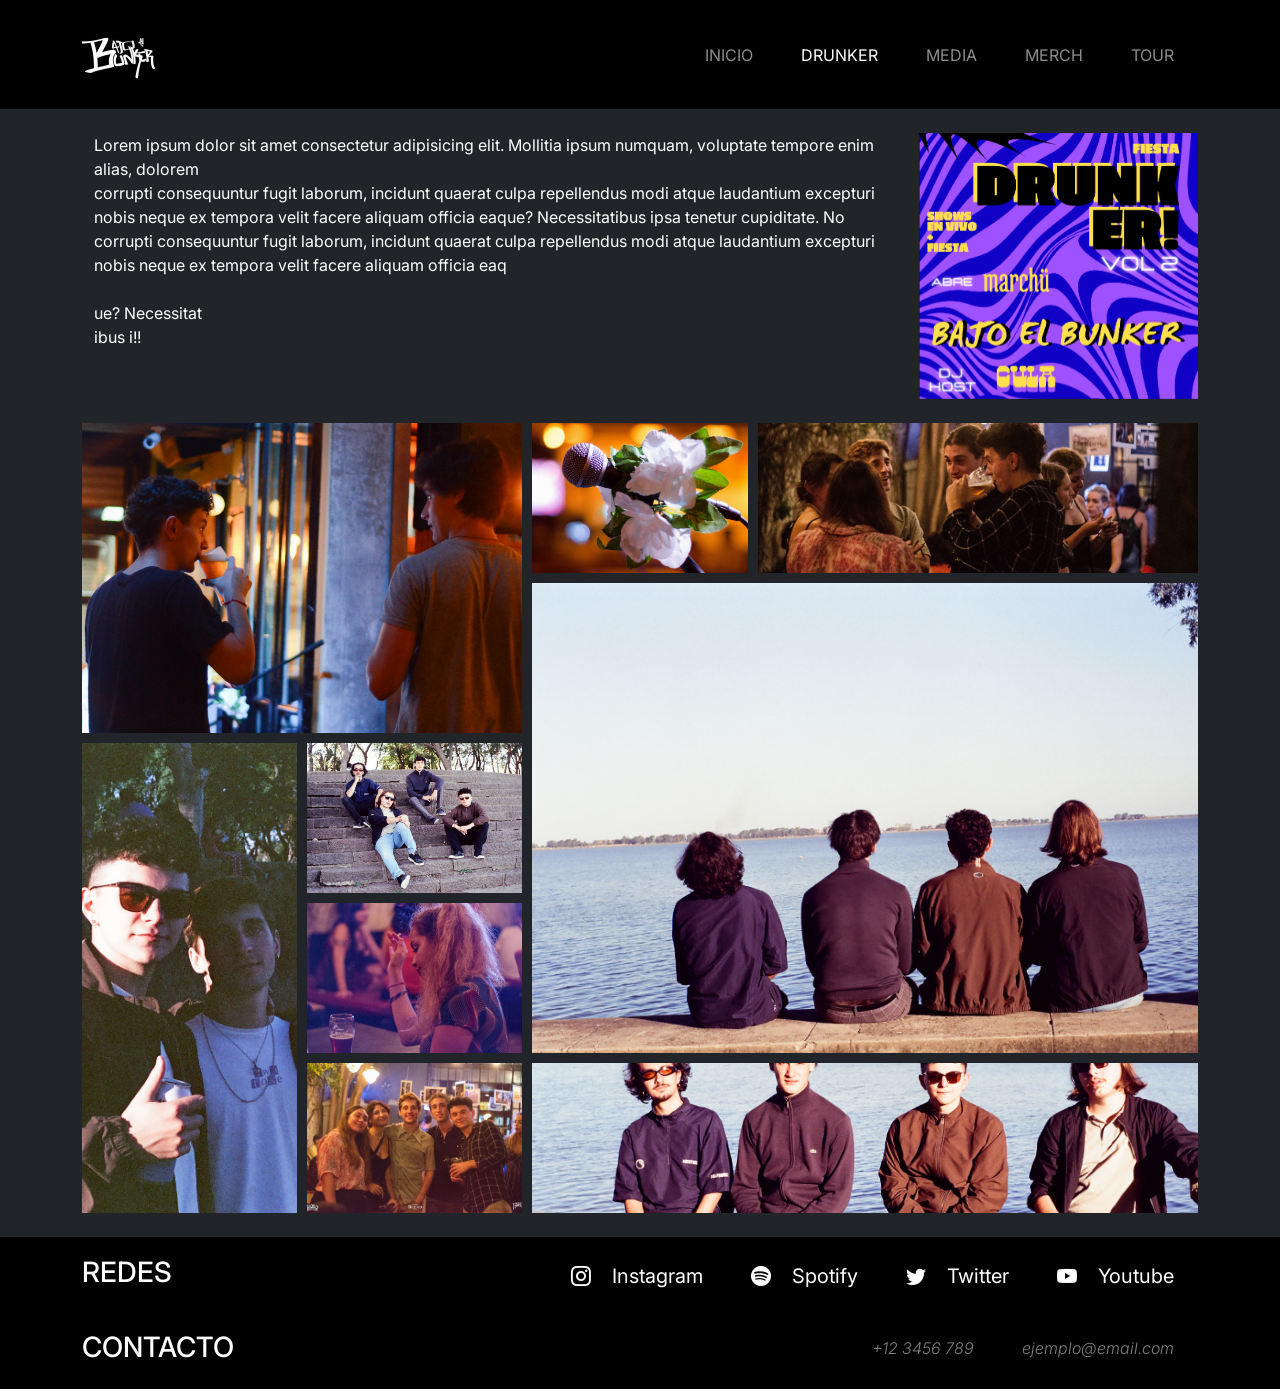
==== pages/drunker.html @ 454382ee "Merge branch 'main' of https://github.com/TobiasRossi/Bajo-El-Bunker-Web-Page" ====
<!DOCTYPE html>
<html lang="en">
<head>
    <meta charset="UTF-8">
    <meta http-equiv="X-UA-Compatible" content="IE=edge">
    <meta name="viewport" content="width=device-width, initial-scale=1.0">
    <link href="https://cdn.jsdelivr.net/npm/bootstrap@5.2.1/dist/css/bootstrap.min.css" rel="stylesheet" integrity="sha384-iYQeCzEYFbKjA/T2uDLTpkwGzCiq6soy8tYaI1GyVh/UjpbCx/TYkiZhlZB6+fzT" crossorigin="anonymous">
    <link rel="stylesheet" href="https://cdn.jsdelivr.net/npm/bootstrap-icons@1.9.1/font/bootstrap-icons.css">    <link rel="preconnect" href="https://fonts.googleapis.com">
    <link rel="preconnect" href="https://fonts.gstatic.com" crossorigin>
    <link href="https://fonts.googleapis.com/css2?family=Inter:wght@100;300;500;700;900&display=swap" rel="stylesheet">
    <link rel="stylesheet" href="../css/styles.css">
    <link rel="icon" href="../assets/all/bajo_el_bunker.jpg">
    <title>Bajo el Bunker | Drunker</title>
</head>

<body>
    <header class="navbar navbar-expand-lg navbar-dark bg-black d-flex justify-content-center">
        <div class="container m-0 d-flex justify-content-between m-1">
            <a class="navbar-brand d-flex" href="#">
                <img class="header__logo w-50" src="../assets/all/bajo_el_bunker.jpg" alt="">
            </a>
            <button class="fs-1 text-white navbar-toggler border border-0" type="button" data-bs-toggle="collapse" data-bs-target="#navbarNav" aria-controls="navbarNav" aria-expanded="false" aria-label="Toggle navigation">
                <i class="bi bi-list"></i>
            </button>
            <nav class="collapse navbar-collapse d-lg-flex justify-content-end" id="navbarNav">
                <ul class="navbar-nav">
                    <li class="nav-item mx-3">
                        <a class="nav-link" href="../index.html">INICIO</a>
                    </li>
                    <li class="nav-item mx-3">
                        <a class="nav-link active" aria-current="page" href="./drunker.html">DRUNKER</a>
                    </li>
                    <li class="nav-item mx-3">
                        <a class="nav-link"  href="./media.html">MEDIA</a>
                    </li>
                    <li class="nav-item mx-3">
                        <a target="_blank" class="nav-link" href="https://totoorossiprueba.mitiendanube.com/">MERCH</a>
                    </li>
                    <li class="nav-item mx-3">
                        <a class="nav-link" href="./tour.html">TOUR</a>
                    </li>
                </ul>
            </nav>
        </div>
    </header>
    
    <main>
        <section class="container-fluid bg-dark py-4">
            <article class="container infodrunker mb-4">
                <p class="container text-white fs-6 infodrunker__text">
                    Lorem ipsum dolor sit amet consectetur adipisicing elit. Mollitia ipsum numquam, voluptate tempore enim alias, dolorem
                    <span class="d-none d-md-block">corrupti consequuntur fugit laborum, incidunt quaerat culpa repellendus modi atque laudantium excepturi nobis neque ex tempora velit facere aliquam officia eaque? Necessitatibus ipsa tenetur cupiditate. No</span>
                    corrupti consequuntur fugit laborum, incidunt quaerat culpa repellendus modi atque laudantium excepturi nobis neque ex tempora velit facere aliquam officia eaq 
                    <br>
                    <br>
                    ue? Necessitat
                    <br>
                    ibus i!!
                </p>
                <div id="carouselExampleSlidesOnly" class="carousel slide infodrunker__carousel" data-bs-ride="carousel">
                    <div class="carousel-inner carousel__interno">
                        <div class="carousel-item active interno__uno">
                            <img src="../assets/drunker/img/drunker1.png" class="d-block w-100 uno__img" alt="...">
                        </div>
                        <div class="carousel-item interno__dos">
                            <img src="../assets/drunker/img/drunker2.png" class="d-block w-100 dos__img" alt="...">
                        </div>
                    </div>
                </div>
            </article>
            <article class="gallery container mt-4">
                <div class="gallery__div gallery__div-1">
                    <img class="gallery__img" src="../assets/drunker/img/1.jpg" alt="">
                </div>
                <div class="gallery__div gallery__div-2">
                    <img class="gallery__img" src="../assets/drunker/img/2.jpg" alt="">
                </div>
                <div class="gallery__div gallery__div-3">
                    <img class="gallery__img" src="../assets/drunker/img/3.jpg" alt="">
                </div>
                <div class="gallery__div gallery__div-4">
                    <img class="gallery__img" src="../assets/drunker/img/4.jpg" alt="">
                </div>
                <div class="gallery__div gallery__div-5">
                    <img class="gallery__img" src="../assets/drunker/img/5.jpg" alt="">
                </div>
                <div class="gallery__div gallery__div-6">
                    <img class="gallery__img" src="../assets/drunker/img/6.jpg" alt="">
                </div>
                <div class="gallery__div gallery__div-7">
                    <img class="gallery__img" src="../assets/drunker/img/7.jpg" alt="">
                </div>
                <div class="gallery__div gallery__div-8">
                    <img class="gallery__img" src="../assets/drunker/img/8.jpg" alt="">
                </div>
                <div class="gallery__div gallery__div-9">
                    <img class="gallery__img" src="../assets/drunker/img/9.jpg" alt="">
                </div>
            </article>
        </section>
    </main>
    
    <footer class="container-fluid bg-black">
        <div class="container">
            <div class="row">
                <div class="my-3 d-flex d-md-none justify-content-center">
                    <img class="w-25" src="../assets/all/bajo_el_bunker.jpg" alt="">
                </div>
                <article class="my-3 d-flex flex-column align-items-center text-white flex-lg-row justify-content-lg-between">
                    <h3 class="w-25 d-flex justify-content-center justify-content-lg-start">REDES</h3>
                    <div class="fs-5 d-md-flex">
                        <a target="_blank" class="text-decoration-none text-white" href="https://www.instagram.com/bajoelbunker/"><div class="my-2 mx-3">
                            <i class="mx-2 bi bi-instagram"></i>
                            <span class="mx-2">Instagram</span>
                        </div></a>
                        <a target="_blank" class="text-decoration-none text-white" href="https://open.spotify.com/artist/1XRjjF7TDeOC0SRdkRRB3B"><div class="my-2 mx-3">
                            <i class="mx-2 bi bi-spotify"></i>
                            <span class="mx-2">Spotify</span>
                        </div></a>
                        <a target="_blank" class="text-decoration-none text-white" href=""><div class="my-2 mx-3">
                            <i class="mx-2 bi bi-twitter"></i>
                            <span class="mx-2">Twitter</span>
                        </div></a>
                        <a target="_blank" class="text-decoration-none text-white" href="https://www.youtube.com/channel/UCPK1firF6YcuBp2Lq1cR4aA"><div class="my-2 mx-3">
                            <i class="mx-2 bi bi-youtube"></i>
                            <span class="mx-2">Youtube</span>
                        </div></a>
                    </div>
                </article>
                <article class="my-3 d-flex flex-column align-items-center text-white flex-lg-row justify-content-between">
                    <h3 class="w-25 d-flex justify-content-center justify-content-lg-start">CONTACTO</h3>
                    <div class="d-flex text-white-50 fst-italic">
                        <h5 class="text-decoration-none fs-6 fw-light mx-1 mx-md-4">+12 3456 789</h5>
                        <h5 class="fs-6 fw-light mx-1 mx-md-4">ejemplo@email.com</h5>
                    </div>
                </article>
            </div>
        </div>
    </footer>
    <script src="https://cdn.jsdelivr.net/npm/bootstrap@5.2.1/dist/js/bootstrap.bundle.min.js" integrity="sha384-u1OknCvxWvY5kfmNBILK2hRnQC3Pr17a+RTT6rIHI7NnikvbZlHgTPOOmMi466C8" crossorigin="anonymous"></script>
</body>
</html>
---- css/styles.css ----
body {
    margin: 0;
    padding: 0;
    box-sizing: border-box;
    font-family: 'Inter', sans-serif;
}

/* HEADER */

.navbar-toggler:focus,
.navbar-toggler:active,
.navbar-toggler-icon:focus {
    outline: none;
    box-shadow: none;
}

/* INDEX */

.hero {
    background-image: url(../assets/index/hero.jpg);
    background-position: center;
    background-repeat: no-repeat;
    background-size: cover;
    position: relative;
    min-height: 70vh;
}

.hero__members {
    transition: 0.3s;
}

.hero__members:hover {
    transform: scale(1.15);
}

@media (min-width:768px) {
    .hero {
        min-height: 80vh;
    }
}

@media (min-width:992px) {
    .hero {
    min-height: 90vh;
    }
}

/* DRUNKER */

.infodrunker {
    display: flex;
    flex-direction: column;
}

.gallery {
    display: grid;
    grid-template-columns: repeat(3, 1fr);
    grid-auto-rows: 150px;
    grid-gap: 10px;
}

.gallery__img {
    width: 100%;
    height: 100%;
    object-fit: cover;
}

.gallery__div-4 {
    grid-column-start: span 2; 
}

.gallery__div-5 {
    grid-row-start: span 2;
}

.gallery__div-9 {
    grid-column-start: span 2; 
}

@media (min-width:768px) {
    .gallery {
        grid-template-columns: repeat(4, 1fr);
    }

    .gallery__div-3 {
        grid-column-start: span 2; 
    }

    .gallery__div-4 {
        grid-column-start: span 3; 
    }

    .gallery__div-5 {
        grid-row-start: span 3;
    }

    .gallery__div-9 {
        grid-column-start: span 3; 
    }
}

@media (min-width:992px) {

    .infodrunker {
        display: grid;
        grid-template-columns: repeat(4, 1fr);
    }

    .infodrunker__text {
        grid-column-start: span 3;
    }

    .gallery {
        grid-template-columns: repeat(5, 1fr);
    }

    .gallery__div-1 {
        grid-column-start: span 2;
        grid-row-start: span 2;
    }

    .gallery__div-4 {
        grid-row-start: span 3;
    }
}
/* MEDIA */

.media__galeria {
    display: grid;
    grid-template-columns: repeat(6, 1fr);
    width: 100%;
    margin: auto;
    grid-gap: 10px;
    padding: 40px 0;
}

.media__galeria > a {
    display: block;
    position: relative;
    overflow: hidden;
    box-shadow: 0 0 6px rgba(0, 0, 0, 1);
}

.media__galeria > a:hover img {
    filter: blur(2px);
    transform: scale(1.2);
}

.media__galeria img {
    width: 100%;
    vertical-align: top;
    height: 300px;
    object-fit: cover;
    transition: scale 0.5s;
}

.light-box {
    position: fixed;
    top: 0;
    left: 0;
    background: rgba(0, 0, 0, 0.5);
    width: 100%;
    height: 100vh;
    z-index: 100;
    display: flex;
    justify-content: center;
    align-items: center;
    transform: scale(0);
    /* transition: transform .3s ease-in-out; */
}

.light-box:target {
    transform: scale(1);
}

.prev, .next {
    display: block;
    color: #fff;
    height: 50px;
    width: 50px;
    line-height: 50px;
    text-decoration: none;
    text-align: center;
}

.exit {
    display: block;
    position: absolute;
    top: 40px;
    right: 40px;
    text-decoration: none;
    text-align: center;
    line-height: 30px;
    font-weight: bold;
    color: #fff;
    background: rgb(150, 25, 25);
    width: 35px;
    height: 35px;
    border: 2px solid #fff;
    border-radius: 15%;
}

.exit:hover {
    color: #fff;
}

.light-box__img {
    max-width: 75vw;
    max-height: 75vh;
}
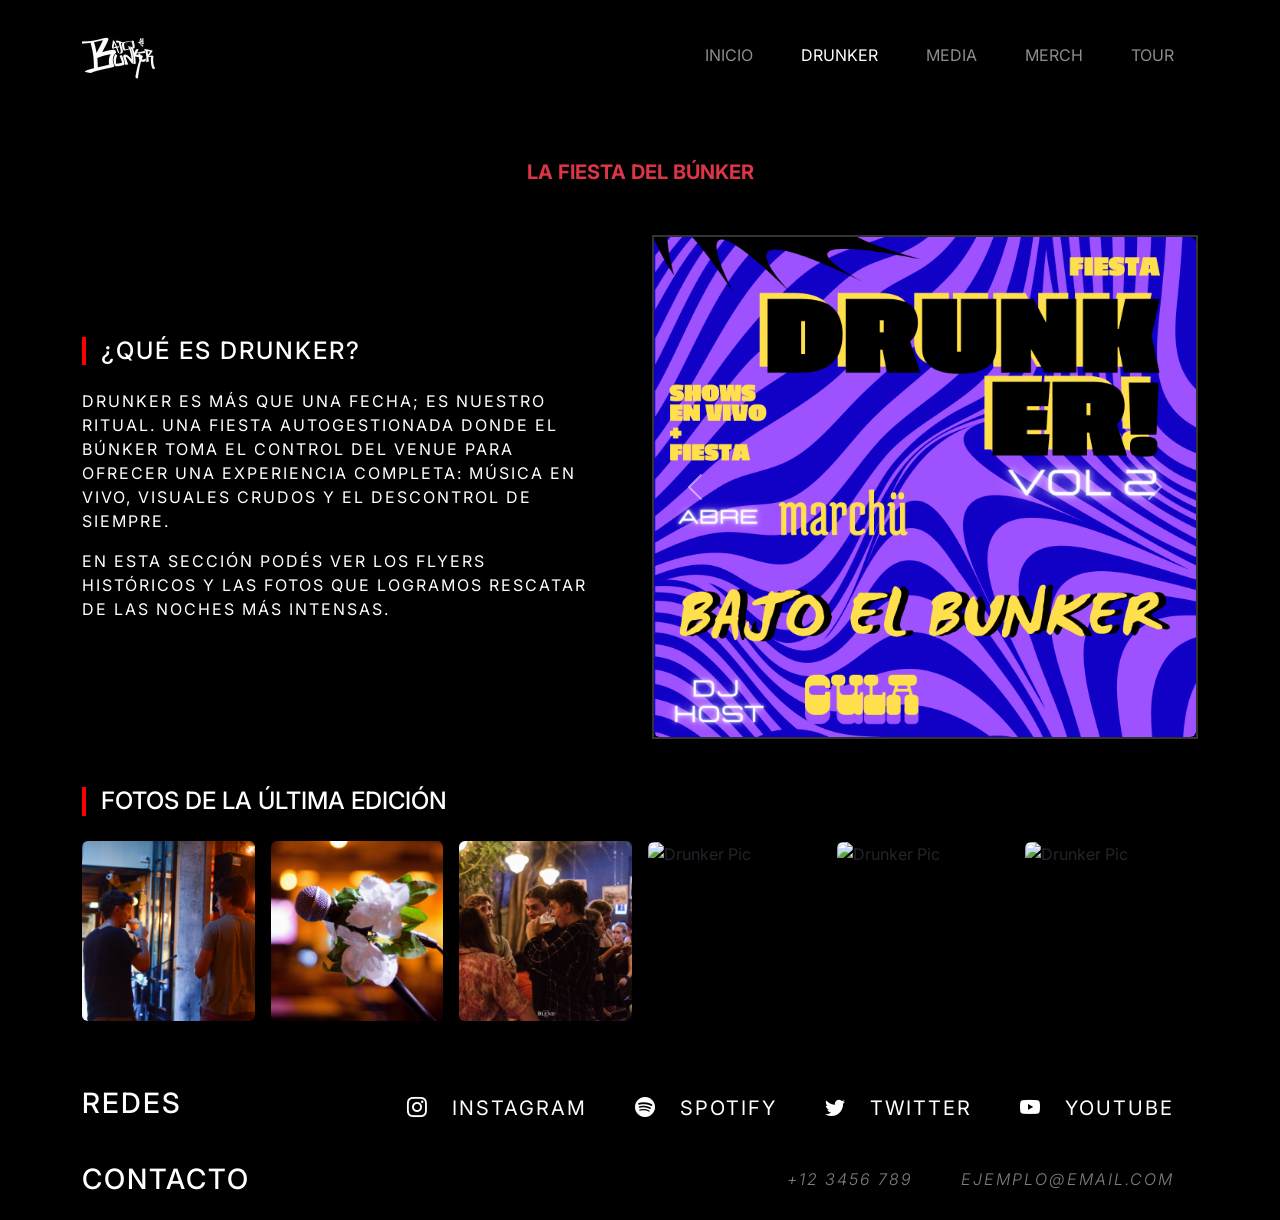
==== commit 4f1e677e: "Vuelvo a agregar todo!" ====
--- a/pages/drunker.html
+++ b/pages/drunker.html
@@ -44,61 +44,62 @@
         </div>
     </header>
     
-    <main>
-        <section class="container-fluid bg-dark py-4">
-            <article class="container infodrunker mb-4">
-                <p class="container text-white fs-6 infodrunker__text">
-                    Lorem ipsum dolor sit amet consectetur adipisicing elit. Mollitia ipsum numquam, voluptate tempore enim alias, dolorem
-                    <span class="d-none d-md-block">corrupti consequuntur fugit laborum, incidunt quaerat culpa repellendus modi atque laudantium excepturi nobis neque ex tempora velit facere aliquam officia eaque? Necessitatibus ipsa tenetur cupiditate. No</span>
-                    corrupti consequuntur fugit laborum, incidunt quaerat culpa repellendus modi atque laudantium excepturi nobis neque ex tempora velit facere aliquam officia eaq 
-                    <br>
-                    <br>
-                    ue? Necessitat
-                    <br>
-                    ibus i!!
-                </p>
-                <div id="carouselExampleSlidesOnly" class="carousel slide infodrunker__carousel" data-bs-ride="carousel">
-                    <div class="carousel-inner carousel__interno">
-                        <div class="carousel-item active interno__uno">
-                            <img src="../assets/drunker/img/drunker1.png" class="d-block w-100 uno__img" alt="...">
-                        </div>
-                        <div class="carousel-item interno__dos">
-                            <img src="../assets/drunker/img/drunker2.png" class="d-block w-100 dos__img" alt="...">
-                        </div>
+<main class="container py-5">
+    <div class="text-center mb-5">
+        <p class="lead text-danger fw-bold">LA FIESTA DEL BÚNKER</p>
+    </div>
+
+    <div class="row align-items-center mb-5">
+        <div class="col-lg-6 text-white pe-lg-5">
+            <h2 class="mb-4 media-section-title">¿Qué es Drunker?</h2>
+            <p>Drunker es más que una fecha; es nuestro ritual. Una fiesta autogestionada donde el Búnker toma el control del venue para ofrecer una experiencia completa: música en vivo, visuales crudos y el descontrol de siempre.</p>
+            <p>En esta sección podés ver los flyers históricos y las fotos que logramos rescatar de las noches más intensas.</p>
+        </div>
+
+        <div class="col-lg-6 mt-4 mt-lg-0">
+            <div id="flyerCarousel" class="carousel slide shadow-lg" data-bs-ride="carousel">
+                <div class="carousel-inner rounded">
+                    <div class="carousel-item active">
+                        <img src="../assets/drunker/img/drunker1.png" class="d-block w-100" alt="Flyer 1">
+                    </div>
+                    <div class="carousel-item">
+                        <img src="../assets/drunker/img/drunker2.png" class="d-block w-100" alt="Flyer 2">
                     </div>
                 </div>
-            </article>
-            <article class="gallery container mt-4">
-                <div class="gallery__div gallery__div-1">
-                    <img class="gallery__img" src="../assets/drunker/img/1.jpg" alt="">
-                </div>
-                <div class="gallery__div gallery__div-2">
-                    <img class="gallery__img" src="../assets/drunker/img/2.jpg" alt="">
-                </div>
-                <div class="gallery__div gallery__div-3">
-                    <img class="gallery__img" src="../assets/drunker/img/3.jpg" alt="">
-                </div>
-                <div class="gallery__div gallery__div-4">
-                    <img class="gallery__img" src="../assets/drunker/img/4.jpg" alt="">
-                </div>
-                <div class="gallery__div gallery__div-5">
-                    <img class="gallery__img" src="../assets/drunker/img/5.jpg" alt="">
-                </div>
-                <div class="gallery__div gallery__div-6">
-                    <img class="gallery__img" src="../assets/drunker/img/6.jpg" alt="">
-                </div>
-                <div class="gallery__div gallery__div-7">
-                    <img class="gallery__img" src="../assets/drunker/img/7.jpg" alt="">
-                </div>
-                <div class="gallery__div gallery__div-8">
-                    <img class="gallery__img" src="../assets/drunker/img/8.jpg" alt="">
-                </div>
-                <div class="gallery__div gallery__div-9">
-                    <img class="gallery__img" src="../assets/drunker/img/9.jpg" alt="">
-                </div>
-            </article>
-        </section>
-    </main>
+                <button class="carousel-control-prev" type="button" data-bs-target="#flyerCarousel" data-bs-slide="prev">
+                    <span class="carousel-control-prev-icon" aria-hidden="true"></span>
+                </button>
+                <button class="carousel-control-next" type="button" data-bs-target="#flyerCarousel" data-bs-slide="next">
+                    <span class="carousel-control-next-icon" aria-hidden="true"></span>
+                </button>
+            </div>
+        </div>
+    </div>
+
+    <section>
+        <h2 class="media-section-title">Fotos de la última edición</h2>
+        <div class="row g-3">
+            <div class="col-6 col-md-4 col-lg-2">
+                <img src="../assets/drunker/img/1.jpg" class="gallery-img" alt="Drunker Pic">
+            </div>
+            <div class="col-6 col-md-4 col-lg-2">
+                <img src="../assets/drunker/img/2.jpg" class="gallery-img" alt="Drunker Pic">
+            </div>
+            <div class="col-6 col-md-4 col-lg-2">
+                <img src="../assets/drunker/img/3.jpg" class="gallery-img" alt="Drunker Pic">
+            </div>
+            <div class="col-6 col-md-4 col-lg-2">
+                <img src="../assets/drunker/img/4.jpg" class="gallery-img" alt="Drunker Pic">
+            </div>
+            <div class="col-6 col-md-4 col-lg-2">
+                <img src="../assets/drunker/img/5.jpg" class="gallery-img" alt="Drunker Pic">
+            </div>
+            <div class="col-6 col-md-4 col-lg-2">
+                <img src="../assets/drunker/img/6.jpg" class="gallery-img" alt="Drunker Pic">
+            </div>
+        </div>
+    </section>
+</main>
     
     <footer class="container-fluid bg-black">
         <div class="container">
--- a/css/styles.css
+++ b/css/styles.css
@@ -33,9 +33,24 @@
     transform: scale(1.15);
 }
 
+.text-white {
+    color: #ffffff;
+    font-family: 'Inter', sans-serif; 
+    text-transform: uppercase;
+    letter-spacing: 2px;
+}
+
+iframe {
+    box-shadow: 0px 4px 15px rgba(0, 0, 0, 0.6);
+}
+
 @media (min-width:768px) {
     .hero {
         min-height: 80vh;
+    }
+
+    .spotify-section {
+        padding: 30px 0;
     }
 }
 
@@ -47,164 +62,98 @@
 
 /* DRUNKER */
 
-.infodrunker {
-    display: flex;
-    flex-direction: column;
+#flyerCarousel {
+    border: 2px solid #333;
 }
 
-.gallery {
-    display: grid;
-    grid-template-columns: repeat(3, 1fr);
-    grid-auto-rows: 150px;
-    grid-gap: 10px;
+#flyerCarousel img {
+    height: 500px;
+    object-fit: fill;
+    background-color: #111;
 }
 
-.gallery__img {
+.gallery-img {
     width: 100%;
-    height: 100%;
+    height: 180px;
     object-fit: cover;
+    border-radius: 6px;
+    cursor: pointer;
+    transition: all 0.3s ease;
 }
 
-.gallery__div-4 {
-    grid-column-start: span 2; 
+/* MEDIA */
+
+body {
+    background-color: #000;
 }
 
-.gallery__div-5 {
-    grid-row-start: span 2;
+.media-section-title {
+    color: #fff;
+    font-size: 1.5rem;
+    border-left: 4px solid #f00;
+    padding-left: 15px;
+    margin-bottom: 25px;
+    text-transform: uppercase;
 }
 
-.gallery__div-9 {
-    grid-column-start: span 2; 
+/* .gallery-img se formatea igual que en drunker asi que no lo agrego */
+
+.gallery-img:hover {
+    transform: scale(1.03);
+    filter: grayscale(0%);
+    box-shadow: 0 10px 20px rgba(0,0,0,0.8);
 }
 
-@media (min-width:768px) {
-    .gallery {
-        grid-template-columns: repeat(4, 1fr);
-    }
-
-    .gallery__div-3 {
-        grid-column-start: span 2; 
-    }
-
-    .gallery__div-4 {
-        grid-column-start: span 3; 
-    }
-
-    .gallery__div-5 {
-        grid-row-start: span 3;
-    }
-
-    .gallery__div-9 {
-        grid-column-start: span 3; 
-    }
+#lightboxModal .modal-content {
+    background-color: rgba(0, 0, 0, 0.9) !important;
 }
 
-@media (min-width:992px) {
-
-    .infodrunker {
-        display: grid;
-        grid-template-columns: repeat(4, 1fr);
-    }
-
-    .infodrunker__text {
-        grid-column-start: span 3;
-    }
-
-    .gallery {
-        grid-template-columns: repeat(5, 1fr);
-    }
-
-    .gallery__div-1 {
-        grid-column-start: span 2;
-        grid-row-start: span 2;
-    }
-
-    .gallery__div-4 {
-        grid-row-start: span 3;
-    }
-}
-/* MEDIA */
-
-.media__galeria {
-    display: grid;
-    grid-template-columns: repeat(6, 1fr);
-    width: 100%;
-    margin: auto;
-    grid-gap: 10px;
-    padding: 40px 0;
+#lightboxImg {
+    max-height: 90vh;
+    cursor: default;
 }
 
-.media__galeria > a {
-    display: block;
-    position: relative;
-    overflow: hidden;
-    box-shadow: 0 0 6px rgba(0, 0, 0, 1);
+.btn-close-white {
+    filter: invert(1) grayscale(100%) brightness(200%);
+    opacity: 0.8;
+    z-index: 1051;
 }
 
-.media__galeria > a:hover img {
-    filter: blur(2px);
-    transform: scale(1.2);
+/* TOUR */
+
+.tour-row {
+    transition: background-color 0.3s ease;
 }
 
-.media__galeria img {
-    width: 100%;
-    vertical-align: top;
-    height: 300px;
-    object-fit: cover;
-    transition: scale 0.5s;
+.tour-row {
+    transition: background-color 0.3s ease;
 }
 
-.light-box {
-    position: fixed;
-    top: 0;
-    left: 0;
-    background: rgba(0, 0, 0, 0.5);
-    width: 100%;
-    height: 100vh;
-    z-index: 100;
-    display: flex;
-    justify-content: center;
-    align-items: center;
-    transform: scale(0);
-    /* transition: transform .3s ease-in-out; */
+.tour-date {
+    color: #f00;
+    font-size: 1.2rem;
+    font-weight: bold;
+    letter-spacing: 1px;
 }
 
-.light-box:target {
-    transform: scale(1);
+.tour-city {
+    font-size: 1.3rem;
+    text-transform: uppercase;
 }
 
-.prev, .next {
-    display: block;
-    color: #fff;
-    height: 50px;
-    width: 50px;
-    line-height: 50px;
-    text-decoration: none;
-    text-align: center;
+.tour-venue {
+    font-style: italic;
+    font-size: 1.1rem;
 }
 
-.exit {
-    display: block;
-    position: absolute;
-    top: 40px;
-    right: 40px;
-    text-decoration: none;
-    text-align: center;
-    line-height: 30px;
+.btn-outline-danger {
+    border-width: 2px;
     font-weight: bold;
-    color: #fff;
-    background: rgb(150, 25, 25);
-    width: 35px;
-    height: 35px;
-    border: 2px solid #fff;
-    border-radius: 15%;
+    letter-spacing: 1px;
+    transition: all 0.3s ease;
 }
 
-.exit:hover {
-    color: #fff;
-}
-
-.light-box__img {
-    max-width: 75vw;
-    max-height: 75vh;
+.btn-outline-danger:hover {
+    background-color: #f00;
+    box-shadow: 0 0 15px rgba(255, 0, 0, 0.4);
 }
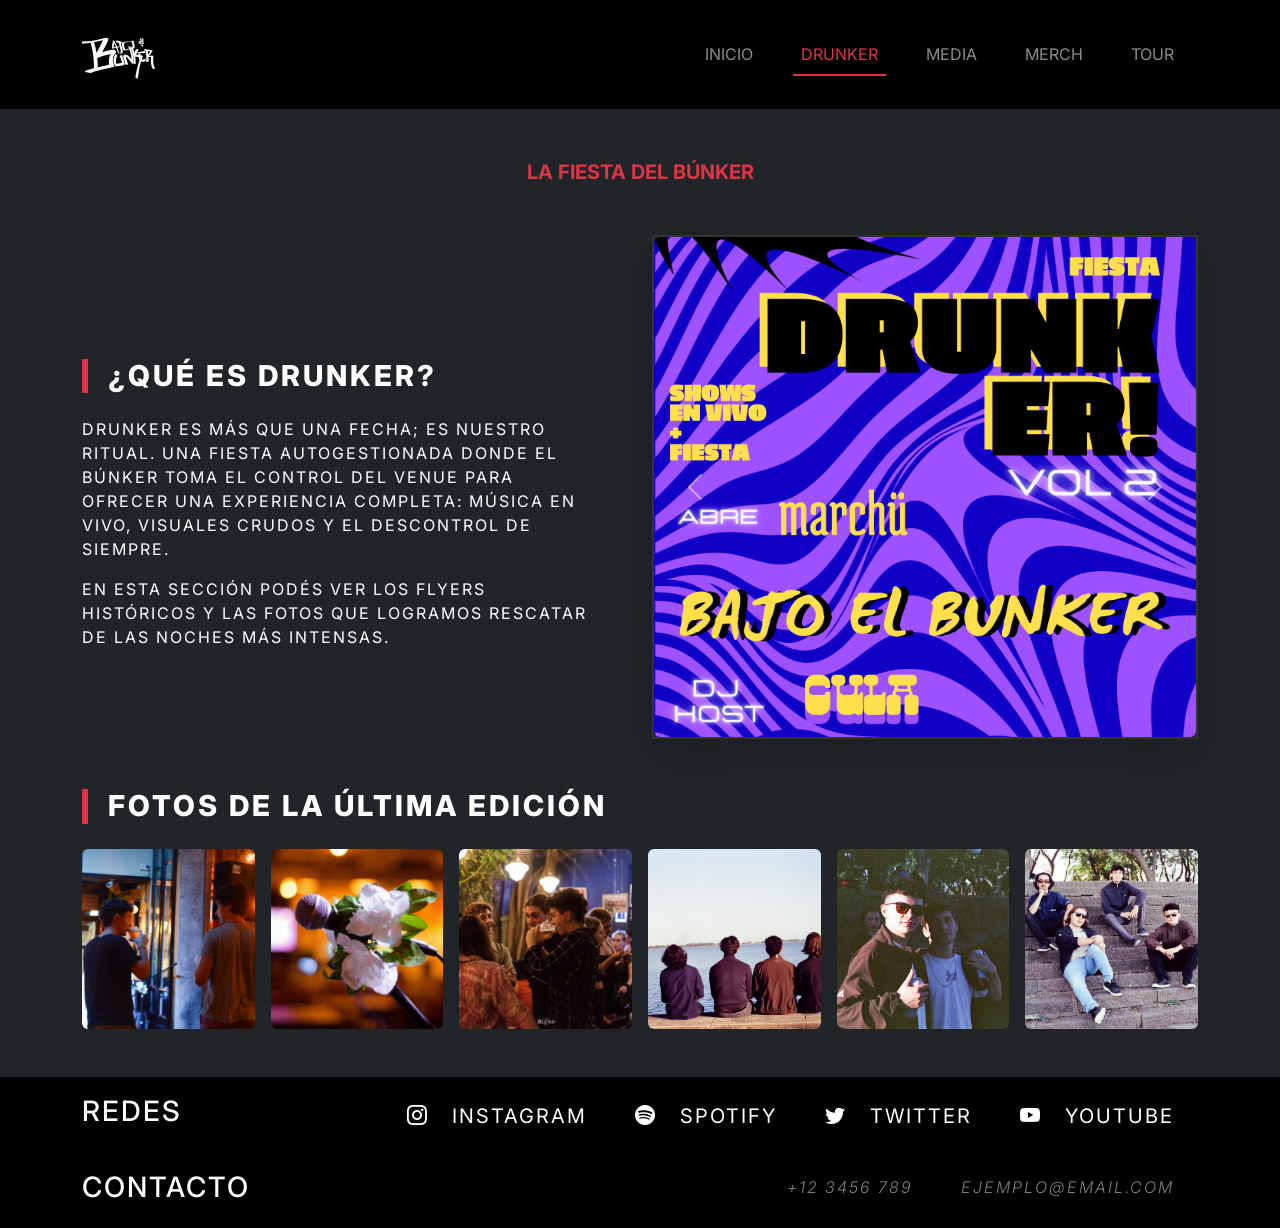
==== commit ccc71d5c: "Cambios de theme" ====
--- a/pages/drunker.html
+++ b/pages/drunker.html
@@ -13,7 +13,7 @@
     <title>Bajo el Bunker | Drunker</title>
 </head>
 
-<body>
+<body class="bg-dark">
     <header class="navbar navbar-expand-lg navbar-dark bg-black d-flex justify-content-center">
         <div class="container m-0 d-flex justify-content-between m-1">
             <a class="navbar-brand d-flex" href="#">
--- a/css/styles.css
+++ b/css/styles.css
@@ -3,6 +3,18 @@
     padding: 0;
     box-sizing: border-box;
     font-family: 'Inter', sans-serif;
+    display: flex;
+    flex-direction: column;
+    min-height: 100vh;
+}
+
+main {
+    flex-grow: 1;
+}
+
+::selection {
+    background: #dc3545;
+    color: white;
 }
 
 /* HEADER */
@@ -12,6 +24,16 @@
 .navbar-toggler-icon:focus {
     outline: none;
     box-shadow: none;
+}
+
+.nav-link.active {
+    color: #dc3545 !important;
+    border-bottom: 2px solid #dc3545;
+}
+
+.nav-link:hover {
+    color: #dc3545 !important;
+    transition: 0.3s;
 }
 
 /* INDEX */
@@ -88,72 +110,110 @@
 }
 
 .media-section-title {
-    color: #fff;
-    font-size: 1.5rem;
-    border-left: 4px solid #f00;
-    padding-left: 15px;
+    color: #ffffff !important;
+    font-size: 1.8rem;
+    font-weight: 800;
+    text-transform: uppercase;
+    letter-spacing: 3px;
+    margin-top: 50px;
     margin-bottom: 25px;
+    border-left: 6px solid #dc3545;
+    padding-left: 20px;
+    display: block;
+    line-height: 1.2;
+}
+
+main.container h1 {
+    font-weight: 900;
+    letter-spacing: 8px;
+    text-shadow: 3px 3px 0px #dc3545;
+    margin-bottom: 60px;
+}
+
+/* .gallery-img se formatea igual que en drunker asi que no lo agrego */
+
+.gallery-img:hover {
+    filter: grayscale(0%) brightness(110%);
+    transform: scale(1.03);
+    box-shadow: 0 10px 25px rgba(220, 53, 69, 0.3);
+    border-color: #dc3545;
+    z-index: 5;
+}
+
+.modal-content {
+    background-color: rgba(0, 0, 0, 0.9) !important;
+    border: 1px solid #333;
+}
+
+#lightboxImg {
+    border: 2px solid #dc3545;
+    box-shadow: 0 0 30px rgba(220, 53, 69, 0.5);
+}
+
+@keyframes fadeInUp {
+    from {
+        opacity: 0;
+        transform: translateY(20px);
+    }
+    to {
+        opacity: 1;
+        transform: translateY(0);
+    }
+}
+
+.row.g-3 .col-6 {
+    animation: fadeInUp 0.6s ease forwards;
+}
+
+/* TOUR */
+
+.tour-container {
+    max-width: 900px;
+    margin: 0 auto;
+}
+
+.tour-item {
+    background-color: rgba(255, 255, 255, 0.03);
+    border-radius: 8px;
+    border-left: 4px solid transparent;
+    transition: all 0.3s ease;
+}
+
+.tour-item:hover {
+    background-color: rgba(255, 255, 255, 0.08);
+    border-left: 4px solid #dc3545;
+    transform: translateX(5px);
+}
+
+.tour-date {
+    color: #dc3545;
+    font-size: 1.25rem;
+    font-weight: 900;
+    letter-spacing: 1px;
+}
+
+.btn-tour {
+    border-radius: 0;
+    font-weight: bold;
     text-transform: uppercase;
-}
-
-/* .gallery-img se formatea igual que en drunker asi que no lo agrego */
-
-.gallery-img:hover {
-    transform: scale(1.03);
-    filter: grayscale(0%);
-    box-shadow: 0 10px 20px rgba(0,0,0,0.8);
-}
-
-#lightboxModal .modal-content {
-    background-color: rgba(0, 0, 0, 0.9) !important;
-}
-
-#lightboxImg {
-    max-height: 90vh;
-    cursor: default;
-}
-
-.btn-close-white {
-    filter: invert(1) grayscale(100%) brightness(200%);
-    opacity: 0.8;
-    z-index: 1051;
-}
-
-/* TOUR */
-
-.tour-row {
-    transition: background-color 0.3s ease;
-}
-
-.tour-row {
-    transition: background-color 0.3s ease;
-}
-
-.tour-date {
-    color: #f00;
-    font-size: 1.2rem;
-    font-weight: bold;
     letter-spacing: 1px;
 }
 
-.tour-city {
-    font-size: 1.3rem;
-    text-transform: uppercase;
-}
-
-.tour-venue {
-    font-style: italic;
-    font-size: 1.1rem;
-}
-
-.btn-outline-danger {
-    border-width: 2px;
-    font-weight: bold;
-    letter-spacing: 1px;
-    transition: all 0.3s ease;
-}
-
-.btn-outline-danger:hover {
-    background-color: #f00;
-    box-shadow: 0 0 15px rgba(255, 0, 0, 0.4);
+/* SCROLL */
+
+::-webkit-scrollbar {
+    width: 10px;
+}
+
+::-webkit-scrollbar-track {
+    background: #181818; 
+}
+
+::-webkit-scrollbar-thumb {
+    background: #dc3545; 
+    border-radius: 5px;
+}
+
+::-webkit-scrollbar-thumb:hover {
+    background: #b02a37; 
 }
